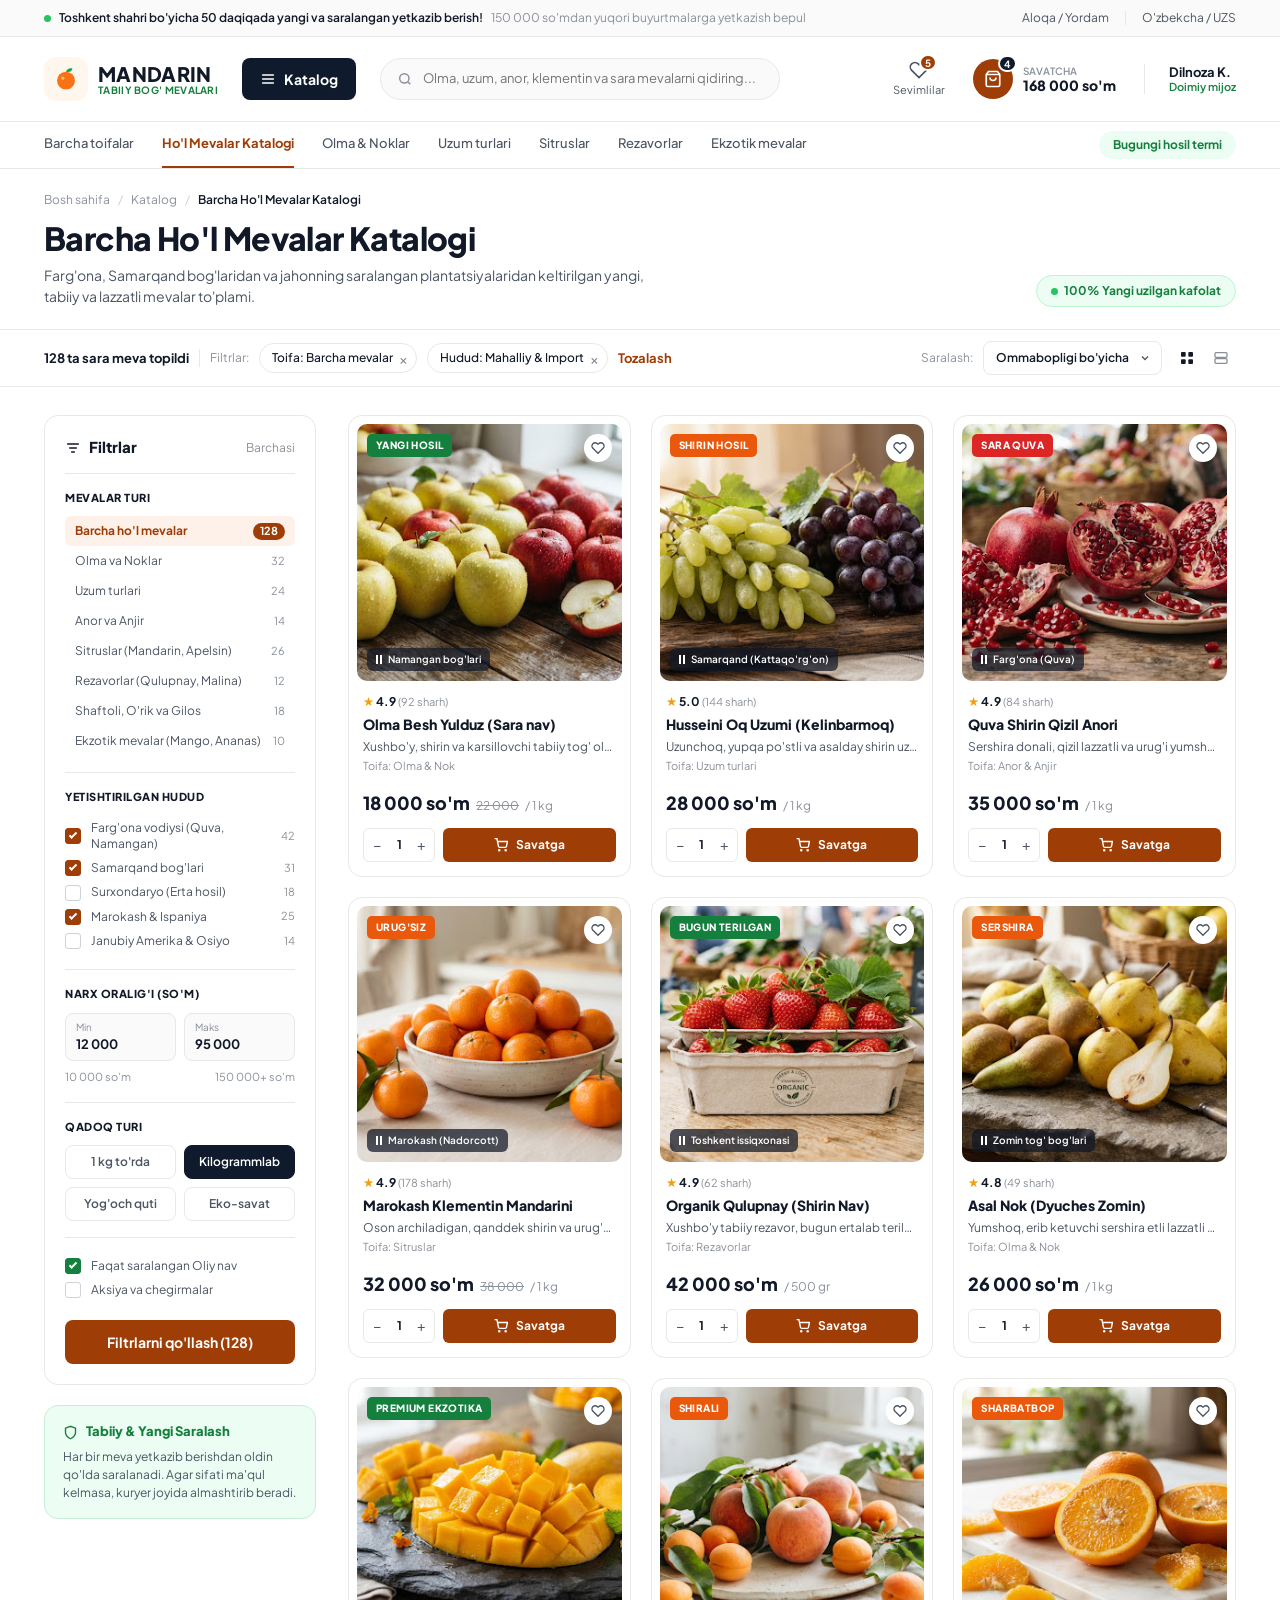
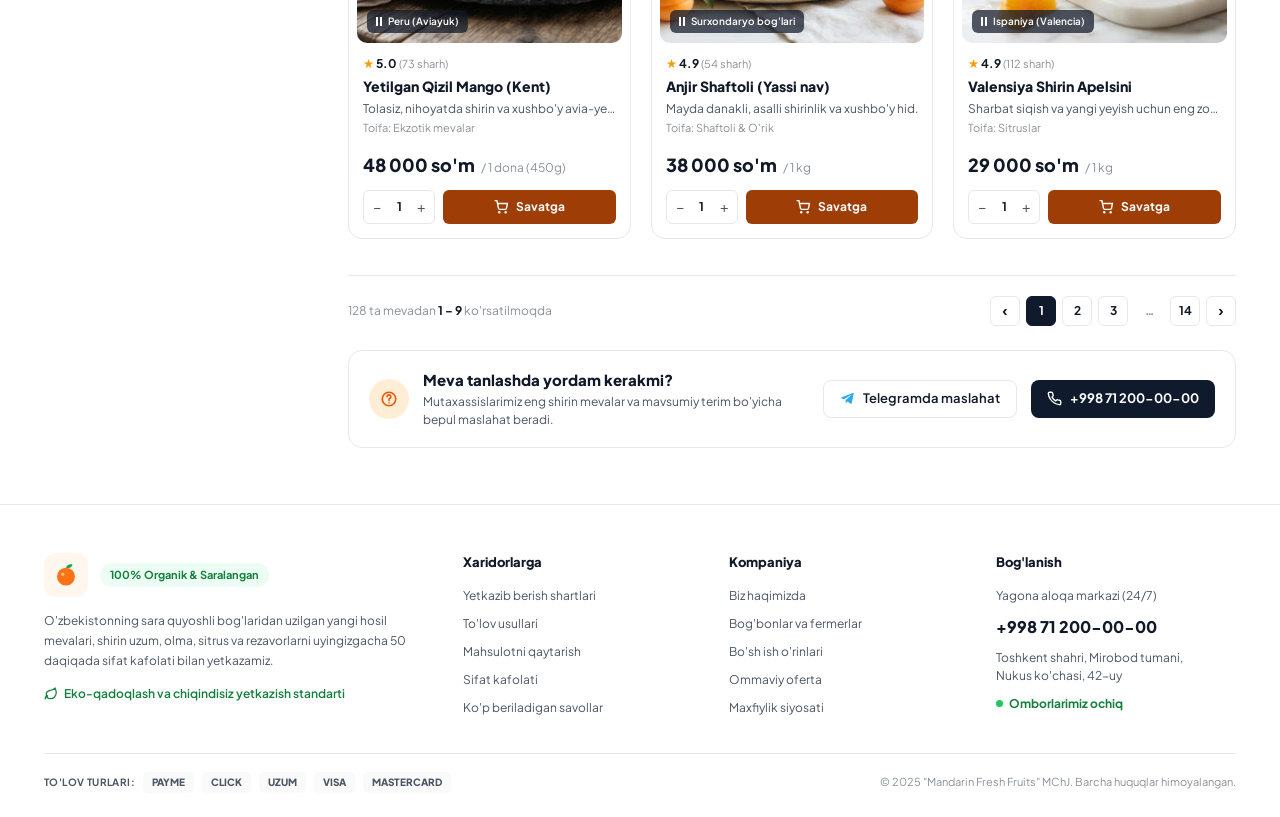
==== projekt/projekt/index.html @ c6c68a56 "dars" ====
<!DOCTYPE html>
<html lang="uz">

<head>
  <meta charset="UTF-8">
  <meta name="viewport" content="width=device-width, initial-scale=1.0">
  <title>Barcha Ho'l Mevalar Katalogi — Mandarin</title>
  <link rel="preconnect" href="https://fonts.googleapis.com">
  <link rel="preconnect" href="https://fonts.gstatic.com" crossorigin>
  <link href="https://fonts.googleapis.com/css2?family=Plus+Jakarta+Sans:wght@400;500;600;700;800&display=swap"
    rel="stylesheet">
  <link rel="stylesheet" href="style.css">
</head>

<body>

  <!-- ===== TOP BAR ===== -->
  <div class="topbar">
    <div class="container topbar__inner">
      <p class="topbar__text">
        <span class="dot"></span>
        <b>Toshkent shahri bo'yicha 50 daqiqada yangi va saralangan yetkazib berish!</b>
        <span>150 000 so'mdan yuqori buyurtmalarga yetkazish bepul</span>
      </p>
      <div class="topbar__links">
        <a href="#">Aloqa / Yordam</a>
        <span class="topbar__sep"></span>
        <a href="#">O'zbekcha / UZS</a>
      </div>
    </div>
  </div>

  <!-- ===== HEADER ===== -->
  <header class="header">
    <div class="container header__inner">
      <a href="./product.html" class="logo">
        <span class="logo__icon">
          <svg width="26" height="26" viewBox="0 0 32 32">
            <circle cx="16" cy="18" r="11" fill="#f97316" />
            <path d="M16 7c1-3 4-5 8-4-1 4-4 5-8 4z" fill="#16a34a" />
            <circle cx="12" cy="15" r="2" fill="#fdba74" />
          </svg>
        </span>
        <span class="logo__text">
          <b>MANDARIN</b>
          <small>Tabiiy bog' mevalari</small>
        </span>
      </a>

      <button class="btn btn--dark btn--catalog">
        <svg width="16" height="16" viewBox="0 0 24 24" fill="none" stroke="currentColor" stroke-width="2.4"
          stroke-linecap="round">
          <path d="M4 6h16M4 12h16M4 18h16" />
        </svg>
        Katalog
      </button>

      <form class="search">
        <svg width="16" height="16" viewBox="0 0 24 24" fill="none" stroke="currentColor" stroke-width="2.2">
          <circle cx="11" cy="11" r="7" />
          <path d="m20 20-3.5-3.5" />
        </svg>
        <input type="text" placeholder="Olma, uzum, anor, klementin va sara mevalarni qidiring...">
      </form>

      <div class="header__actions">
        <a href="#" class="fav">
          <span class="fav__icon">
            <svg width="20" height="20" viewBox="0 0 24 24" fill="none" stroke="currentColor" stroke-width="2">
              <path
                d="M20.8 4.6a5.5 5.5 0 0 0-7.8 0L12 5.7l-1-1.1a5.5 5.5 0 0 0-7.8 7.8l1 1L12 21l7.8-7.6 1-1a5.5 5.5 0 0 0 0-7.8z" />
            </svg>
            <b>5</b>
          </span>
          <small>Sevimlilar</small>
        </a>

        <a href="#" class="cart">
          <span class="cart__icon">
            <svg width="18" height="18" viewBox="0 0 24 24" fill="none" stroke="currentColor" stroke-width="2.2">
              <path d="M6 2 3 6v14a2 2 0 0 0 2 2h14a2 2 0 0 0 2-2V6l-3-4z" />
              <path d="M3 6h18M16 10a4 4 0 0 1-8 0" />
            </svg>
            <b>4</b>
          </span>
          <span class="cart__info">
            <small>Savatcha</small>
            <strong>168 000 so'm</strong>
          </span>
        </a>

        <a href="#" class="user">
          <strong>Dilnoza K.</strong>
          <small>Doimiy mijoz</small>
        </a>
      </div>
    </div>
  </header>

  <!-- ===== NAV ===== -->
  <nav class="nav">
    <div class="container nav__inner">
      <ul class="nav__list">
        <li><a href="#">Barcha toifalar</a></li>
        <li><a href="#" class="active">Ho'l Mevalar Katalogi</a></li>
        <li><a href="#">Olma &amp; Noklar</a></li>
        <li><a href="#">Uzum turlari</a></li>
        <li><a href="#">Sitruslar</a></li>
        <li><a href="#">Rezavorlar</a></li>
        <li><a href="#">Ekzotik mevalar</a></li>
      </ul>
      <a href="#" class="nav__promo">Bugungi hosil termi</a>
    </div>
  </nav>

  <main>
    <!-- ===== PAGE HEAD ===== -->
    <section class="page-head">
      <div class="container">
        <ul class="breadcrumb">
          <li><a href="#">Bosh sahifa</a></li>
          <li><a href="#">Katalog</a></li>
          <li>Barcha Ho'l Mevalar Katalogi</li>
        </ul>
        <div class="page-head__row">
          <div>
            <h1>Barcha Ho'l Mevalar Katalogi</h1>
            <p>Farg'ona, Samarqand bog'laridan va jahonning saralangan plantatsiyalaridan keltirilgan yangi, tabiiy va
              lazzatli mevalar to'plami.</p>
          </div>
          <span class="badge-fresh"><i class="dot"></i> 100% Yangi uzilgan kafolat</span>
        </div>
      </div>
    </section>

    <!-- ===== TOOLBAR ===== -->
    <section class="toolbar">
      <div class="container toolbar__inner">
        <div class="toolbar__left">
          <strong>128 ta sara meva topildi</strong>
          <span class="toolbar__sep"></span>
          <span class="muted">Filtrlar:</span>
          <span class="chip">Toifa: Barcha mevalar <button aria-label="O'chirish">&times;</button></span>
          <span class="chip">Hudud: Mahalliy &amp; Import <button aria-label="O'chirish">&times;</button></span>
          <a href="#" class="link-reset">Tozalash</a>
        </div>
        <div class="toolbar__right">
          <label class="muted" for="sort">Saralash:</label>
          <select id="sort" class="select">
            <option>Ommabopligi bo'yicha</option>
            <option>Arzonroq avval</option>
            <option>Qimmatroq avval</option>
            <option>Reyting bo'yicha</option>
          </select>
          <div class="view-toggle">
            <button class="active" aria-label="Grid">
              <svg width="16" height="16" viewBox="0 0 24 24" fill="currentColor">
                <rect x="3" y="3" width="7" height="7" rx="1.5" />
                <rect x="14" y="3" width="7" height="7" rx="1.5" />
                <rect x="3" y="14" width="7" height="7" rx="1.5" />
                <rect x="14" y="14" width="7" height="7" rx="1.5" />
              </svg>
            </button>
            <button aria-label="List">
              <svg width="16" height="16" viewBox="0 0 24 24" fill="none" stroke="currentColor" stroke-width="2">
                <rect x="3" y="4" width="18" height="7" rx="1.5" />
                <rect x="3" y="13" width="18" height="7" rx="1.5" />
              </svg>
            </button>
          </div>
        </div>
      </div>
    </section>

    <!-- ===== CATALOG ===== -->
    <section class="catalog">
      <div class="container catalog__inner">

        <!-- Sidebar -->
        <aside class="sidebar">
          <div class="filter-box">
            <div class="filter-box__head">
              <h3>
                <svg width="16" height="16" viewBox="0 0 24 24" fill="none" stroke="currentColor" stroke-width="2.2"
                  stroke-linecap="round">
                  <path d="M4 6h16M7 12h10M10 18h4" />
                </svg>
                Filtrlar
              </h3>
              <a href="#" class="muted small">Barchasi</a>
            </div>

            <div class="filter-group">
              <h4>Mevalar turi</h4>
              <ul class="cat-list">
                <li class="active"><a href="#">Barcha ho'l mevalar <span>128</span></a></li>
                <li><a href="#">Olma va Noklar <span>32</span></a></li>
                <li><a href="#">Uzum turlari <span>24</span></a></li>
                <li><a href="#">Anor va Anjir <span>14</span></a></li>
                <li><a href="#">Sitruslar (Mandarin, Apelsin) <span>26</span></a></li>
                <li><a href="#">Rezavorlar (Qulupnay, Malina) <span>12</span></a></li>
                <li><a href="#">Shaftoli, O'rik va Gilos <span>18</span></a></li>
                <li><a href="#">Ekzotik mevalar (Mango, Ananas) <span>10</span></a></li>
              </ul>
            </div>

            <div class="filter-group">
              <h4>Yetishtirilgan hudud</h4>
              <label class="check"><input type="checkbox" checked><span></span>Farg'ona vodiysi (Quva, Namangan)
                <em>42</em></label>
              <label class="check"><input type="checkbox" checked><span></span>Samarqand bog'lari <em>31</em></label>
              <label class="check"><input type="checkbox"><span></span>Surxondaryo (Erta hosil) <em>18</em></label>
              <label class="check"><input type="checkbox" checked><span></span>Marokash &amp; Ispaniya
                <em>25</em></label>
              <label class="check"><input type="checkbox"><span></span>Janubiy Amerika &amp; Osiyo <em>14</em></label>
            </div>

            <div class="filter-group">
              <h4>Narx oralig'i (so'm)</h4>
              <div class="price-range">
                <label>
                  <small>Min</small>
                  <input type="text" value="12 000">
                </label>
                <label>
                  <small>Maks</small>
                  <input type="text" value="95 000">
                </label>
              </div>
              <div class="price-hint">
                <span>10 000 so'm</span>
                <span>150 000+ so'm</span>
              </div>
            </div>

            <div class="filter-group">
              <h4>Qadoq turi</h4>
              <div class="pack-grid">
                <button class="pack">1 kg to'rda</button>
                <button class="pack active">Kilogrammlab</button>
                <button class="pack">Yog'och quti</button>
                <button class="pack">Eko-savat</button>
              </div>
            </div>

            <div class="filter-group filter-group--last">
              <label class="check check--green"><input type="checkbox" checked><span></span>Faqat saralangan Oliy
                nav</label>
              <label class="check"><input type="checkbox"><span></span>Aksiya va chegirmalar</label>
            </div>

            <button class="btn btn--primary btn--block">Filtrlarni qo'llash (128)</button>
          </div>

          <div class="info-box">
            <h4>
              <svg width="15" height="15" viewBox="0 0 24 24" fill="none" stroke="currentColor" stroke-width="2.2">
                <path d="M12 22s8-4 8-10V5l-8-3-8 3v7c0 6 8 10 8 10z" />
              </svg>
              Tabiiy &amp; Yangi Saralash
            </h4>
            <p>Har bir meva yetkazib berishdan oldin qo'lda saralanadi. Agar sifati ma'qul kelmasa, kuryer joyida
              almashtirib beradi.</p>
          </div>
        </aside>

        <!-- Products -->
        <div class="products">
          <div class="grid">

            <article class="card">
              <div class="card__media">
                <span class="tag tag--green">Yangi hosil</span>
                <button class="card__fav" aria-label="Sevimlilarga"><svg width="14" height="14" viewBox="0 0 24 24"
                    fill="none" stroke="currentColor" stroke-width="2.2">
                    <path
                      d="M20.8 4.6a5.5 5.5 0 0 0-7.8 0L12 5.7l-1-1.1a5.5 5.5 0 0 0-7.8 7.8l1 1L12 21l7.8-7.6 1-1a5.5 5.5 0 0 0 0-7.8z" />
                  </svg></button>
                <img src="images/olma.jpg" alt="Olma Besh Yulduz" loading="lazy">
                <span class="origin">Namangan bog'lari</span>
              </div>
              <div class="card__body">
                <div class="rating"><span class="star">★</span> 4.9 <small>(92 sharh)</small></div>
                <h3 class="card__title">Olma Besh Yulduz (Sara nav)</h3>
                <p class="card__desc">Xushbo'y, shirin va karsillovchi tabiiy tog' olmasi.</p>
                <p class="card__meta">Toifa: Olma &amp; Nok</p>
                <div class="price"><strong>18 000 so'm</strong><s>22 000</s><small>/ 1 kg</small></div>
                <div class="card__actions">
                  <div class="qty"><button>−</button><span>1</span><button>+</button></div>
                  <button class="btn btn--primary btn--cart"><svg width="14" height="14" viewBox="0 0 24 24" fill="none"
                      stroke="currentColor" stroke-width="2.4">
                      <circle cx="9" cy="21" r="1" />
                      <circle cx="20" cy="21" r="1" />
                      <path d="M1 1h4l2.7 13.4a2 2 0 0 0 2 1.6h9.7a2 2 0 0 0 2-1.6L23 6H6" />
                    </svg> Savatga</button>
                </div>
              </div>
            </article>

            <article class="card">
              <div class="card__media">
                <span class="tag tag--orange">Shirin hosil</span>
                <button class="card__fav" aria-label="Sevimlilarga"><svg width="14" height="14" viewBox="0 0 24 24"
                    fill="none" stroke="currentColor" stroke-width="2.2">
                    <path
                      d="M20.8 4.6a5.5 5.5 0 0 0-7.8 0L12 5.7l-1-1.1a5.5 5.5 0 0 0-7.8 7.8l1 1L12 21l7.8-7.6 1-1a5.5 5.5 0 0 0 0-7.8z" />
                  </svg></button>
                <img src="images/uzum-husseini.jpg" alt="Husseini Oq Uzumi" loading="lazy">
                <span class="origin">Samarqand (Kattaqo'rg'on)</span>
              </div>
              <div class="card__body">
                <div class="rating"><span class="star">★</span> 5.0 <small>(144 sharh)</small></div>
                <h3 class="card__title">Husseini Oq Uzumi (Kelinbarmoq)</h3>
                <p class="card__desc">Uzunchoq, yupqa po'stli va asalday shirin uzum.</p>
                <p class="card__meta">Toifa: Uzum turlari</p>
                <div class="price"><strong>28 000 so'm</strong><small>/ 1 kg</small></div>
                <div class="card__actions">
                  <div class="qty"><button>−</button><span>1</span><button>+</button></div>
                  <button class="btn btn--primary btn--cart"><svg width="14" height="14" viewBox="0 0 24 24" fill="none"
                      stroke="currentColor" stroke-width="2.4">
                      <circle cx="9" cy="21" r="1" />
                      <circle cx="20" cy="21" r="1" />
                      <path d="M1 1h4l2.7 13.4a2 2 0 0 0 2 1.6h9.7a2 2 0 0 0 2-1.6L23 6H6" />
                    </svg> Savatga</button>
                </div>
              </div>
            </article>

            <article class="card">
              <div class="card__media">
                <span class="tag tag--red">Sara Quva</span>
                <button class="card__fav" aria-label="Sevimlilarga"><svg width="14" height="14" viewBox="0 0 24 24"
                    fill="none" stroke="currentColor" stroke-width="2.2">
                    <path
                      d="M20.8 4.6a5.5 5.5 0 0 0-7.8 0L12 5.7l-1-1.1a5.5 5.5 0 0 0-7.8 7.8l1 1L12 21l7.8-7.6 1-1a5.5 5.5 0 0 0 0-7.8z" />
                  </svg></button>
                <img src="images/anor-quva.jpg" alt="Quva Shirin Qizil Anori" loading="lazy">
                <span class="origin">Farg'ona (Quva)</span>
              </div>
              <div class="card__body">
                <div class="rating"><span class="star">★</span> 4.9 <small>(84 sharh)</small></div>
                <h3 class="card__title"><a href="product.html">Quva Shirin Qizil Anori</a></h3>
                <p class="card__desc">Sershira donali, qizil lazzatli va urug'i yumshoq.</p>
                <p class="card__meta">Toifa: Anor &amp; Anjir</p>
                <div class="price"><strong>35 000 so'm</strong><small>/ 1 kg</small></div>
                <div class="card__actions">
                  <div class="qty"><button>−</button><span>1</span><button>+</button></div>
                  <button class="btn btn--primary btn--cart"><svg width="14" height="14" viewBox="0 0 24 24" fill="none"
                      stroke="currentColor" stroke-width="2.4">
                      <circle cx="9" cy="21" r="1" />
                      <circle cx="20" cy="21" r="1" />
                      <path d="M1 1h4l2.7 13.4a2 2 0 0 0 2 1.6h9.7a2 2 0 0 0 2-1.6L23 6H6" />
                    </svg> Savatga</button>
                </div>
              </div>
            </article>

            <article class="card">
              <div class="card__media">
                <span class="tag tag--orange">Urug'siz</span>
                <button class="card__fav" aria-label="Sevimlilarga"><svg width="14" height="14" viewBox="0 0 24 24"
                    fill="none" stroke="currentColor" stroke-width="2.2">
                    <path
                      d="M20.8 4.6a5.5 5.5 0 0 0-7.8 0L12 5.7l-1-1.1a5.5 5.5 0 0 0-7.8 7.8l1 1L12 21l7.8-7.6 1-1a5.5 5.5 0 0 0 0-7.8z" />
                  </svg></button>
                <img src="images/mandarin.jpg" alt="Marokash Klementin Mandarini" loading="lazy">
                <span class="origin">Marokash (Nadorcott)</span>
              </div>
              <div class="card__body">
                <div class="rating"><span class="star">★</span> 4.9 <small>(178 sharh)</small></div>
                <h3 class="card__title">Marokash Klementin Mandarini</h3>
                <p class="card__desc">Oson archiladigan, qanddek shirin va urug'siz.</p>
                <p class="card__meta">Toifa: Sitruslar</p>
                <div class="price"><strong>32 000 so'm</strong><s>38 000</s><small>/ 1 kg</small></div>
                <div class="card__actions">
                  <div class="qty"><button>−</button><span>1</span><button>+</button></div>
                  <button class="btn btn--primary btn--cart"><svg width="14" height="14" viewBox="0 0 24 24" fill="none"
                      stroke="currentColor" stroke-width="2.4">
                      <circle cx="9" cy="21" r="1" />
                      <circle cx="20" cy="21" r="1" />
                      <path d="M1 1h4l2.7 13.4a2 2 0 0 0 2 1.6h9.7a2 2 0 0 0 2-1.6L23 6H6" />
                    </svg> Savatga</button>
                </div>
              </div>
            </article>

            <article class="card">
              <div class="card__media">
                <span class="tag tag--green">Bugun terilgan</span>
                <button class="card__fav" aria-label="Sevimlilarga"><svg width="14" height="14" viewBox="0 0 24 24"
                    fill="none" stroke="currentColor" stroke-width="2.2">
                    <path
                      d="M20.8 4.6a5.5 5.5 0 0 0-7.8 0L12 5.7l-1-1.1a5.5 5.5 0 0 0-7.8 7.8l1 1L12 21l7.8-7.6 1-1a5.5 5.5 0 0 0 0-7.8z" />
                  </svg></button>
                <img src="images/qulupnay.jpg" alt="Organik Qulupnay" loading="lazy">
                <span class="origin">Toshkent issiqxonasi</span>
              </div>
              <div class="card__body">
                <div class="rating"><span class="star">★</span> 4.9 <small>(62 sharh)</small></div>
                <h3 class="card__title">Organik Qulupnay (Shirin Nav)</h3>
                <p class="card__desc">Xushbo'y tabiiy rezavor, bugun ertalab terilgan.</p>
                <p class="card__meta">Toifa: Rezavorlar</p>
                <div class="price"><strong>42 000 so'm</strong><small>/ 500 gr</small></div>
                <div class="card__actions">
                  <div class="qty"><button>−</button><span>1</span><button>+</button></div>
                  <button class="btn btn--primary btn--cart"><svg width="14" height="14" viewBox="0 0 24 24" fill="none"
                      stroke="currentColor" stroke-width="2.4">
                      <circle cx="9" cy="21" r="1" />
                      <circle cx="20" cy="21" r="1" />
                      <path d="M1 1h4l2.7 13.4a2 2 0 0 0 2 1.6h9.7a2 2 0 0 0 2-1.6L23 6H6" />
                    </svg> Savatga</button>
                </div>
              </div>
            </article>

            <article class="card">
              <div class="card__media">
                <span class="tag tag--orange">Sershira</span>
                <button class="card__fav" aria-label="Sevimlilarga"><svg width="14" height="14" viewBox="0 0 24 24"
                    fill="none" stroke="currentColor" stroke-width="2.2">
                    <path
                      d="M20.8 4.6a5.5 5.5 0 0 0-7.8 0L12 5.7l-1-1.1a5.5 5.5 0 0 0-7.8 7.8l1 1L12 21l7.8-7.6 1-1a5.5 5.5 0 0 0 0-7.8z" />
                  </svg></button>
                <img src="images/nok.jpg" alt="Asal Nok" loading="lazy">
                <span class="origin">Zomin tog' bog'lari</span>
              </div>
              <div class="card__body">
                <div class="rating"><span class="star">★</span> 4.8 <small>(49 sharh)</small></div>
                <h3 class="card__title">Asal Nok (Dyuches Zomin)</h3>
                <p class="card__desc">Yumshoq, erib ketuvchi sershira etli lazzatli nok.</p>
                <p class="card__meta">Toifa: Olma &amp; Nok</p>
                <div class="price"><strong>26 000 so'm</strong><small>/ 1 kg</small></div>
                <div class="card__actions">
                  <div class="qty"><button>−</button><span>1</span><button>+</button></div>
                  <button class="btn btn--primary btn--cart"><svg width="14" height="14" viewBox="0 0 24 24" fill="none"
                      stroke="currentColor" stroke-width="2.4">
                      <circle cx="9" cy="21" r="1" />
                      <circle cx="20" cy="21" r="1" />
                      <path d="M1 1h4l2.7 13.4a2 2 0 0 0 2 1.6h9.7a2 2 0 0 0 2-1.6L23 6H6" />
                    </svg> Savatga</button>
                </div>
              </div>
            </article>

            <article class="card">
              <div class="card__media">
                <span class="tag tag--green">Premium ekzotika</span>
                <button class="card__fav" aria-label="Sevimlilarga"><svg width="14" height="14" viewBox="0 0 24 24"
                    fill="none" stroke="currentColor" stroke-width="2.2">
                    <path
                      d="M20.8 4.6a5.5 5.5 0 0 0-7.8 0L12 5.7l-1-1.1a5.5 5.5 0 0 0-7.8 7.8l1 1L12 21l7.8-7.6 1-1a5.5 5.5 0 0 0 0-7.8z" />
                  </svg></button>
                <img src="images/mango.jpg" alt="Yetilgan Qizil Mango" loading="lazy">
                <span class="origin">Peru (Aviayuk)</span>
              </div>
              <div class="card__body">
                <div class="rating"><span class="star">★</span> 5.0 <small>(73 sharh)</small></div>
                <h3 class="card__title">Yetilgan Qizil Mango (Kent)</h3>
                <p class="card__desc">Tolasiz, nihoyatda shirin va xushbo'y avia-yetkazma.</p>
                <p class="card__meta">Toifa: Ekzotik mevalar</p>
                <div class="price"><strong>48 000 so'm</strong><small>/ 1 dona (450g)</small></div>
                <div class="card__actions">
                  <div class="qty"><button>−</button><span>1</span><button>+</button></div>
                  <button class="btn btn--primary btn--cart"><svg width="14" height="14" viewBox="0 0 24 24" fill="none"
                      stroke="currentColor" stroke-width="2.4">
                      <circle cx="9" cy="21" r="1" />
                      <circle cx="20" cy="21" r="1" />
                      <path d="M1 1h4l2.7 13.4a2 2 0 0 0 2 1.6h9.7a2 2 0 0 0 2-1.6L23 6H6" />
                    </svg> Savatga</button>
                </div>
              </div>
            </article>

            <article class="card">
              <div class="card__media">
                <span class="tag tag--orange">Shirali</span>
                <button class="card__fav" aria-label="Sevimlilarga"><svg width="14" height="14" viewBox="0 0 24 24"
                    fill="none" stroke="currentColor" stroke-width="2.2">
                    <path
                      d="M20.8 4.6a5.5 5.5 0 0 0-7.8 0L12 5.7l-1-1.1a5.5 5.5 0 0 0-7.8 7.8l1 1L12 21l7.8-7.6 1-1a5.5 5.5 0 0 0 0-7.8z" />
                  </svg></button>
                <img src="images/shaftoli.jpg" alt="Anjir Shaftoli" loading="lazy">
                <span class="origin">Surxondaryo bog'lari</span>
              </div>
              <div class="card__body">
                <div class="rating"><span class="star">★</span> 4.9 <small>(54 sharh)</small></div>
                <h3 class="card__title">Anjir Shaftoli (Yassi nav)</h3>
                <p class="card__desc">Mayda danakli, asalli shirinlik va xushbo'y hid.</p>
                <p class="card__meta">Toifa: Shaftoli &amp; O'rik</p>
                <div class="price"><strong>38 000 so'm</strong><small>/ 1 kg</small></div>
                <div class="card__actions">
                  <div class="qty"><button>−</button><span>1</span><button>+</button></div>
                  <button class="btn btn--primary btn--cart"><svg width="14" height="14" viewBox="0 0 24 24" fill="none"
                      stroke="currentColor" stroke-width="2.4">
                      <circle cx="9" cy="21" r="1" />
                      <circle cx="20" cy="21" r="1" />
                      <path d="M1 1h4l2.7 13.4a2 2 0 0 0 2 1.6h9.7a2 2 0 0 0 2-1.6L23 6H6" />
                    </svg> Savatga</button>
                </div>
              </div>
            </article>

            <article class="card">
              <div class="card__media">
                <span class="tag tag--orange">Sharbatbop</span>
                <button class="card__fav" aria-label="Sevimlilarga"><svg width="14" height="14" viewBox="0 0 24 24"
                    fill="none" stroke="currentColor" stroke-width="2.2">
                    <path
                      d="M20.8 4.6a5.5 5.5 0 0 0-7.8 0L12 5.7l-1-1.1a5.5 5.5 0 0 0-7.8 7.8l1 1L12 21l7.8-7.6 1-1a5.5 5.5 0 0 0 0-7.8z" />
                  </svg></button>
                <img src="images/apelsin.jpg" alt="Valensiya Shirin Apelsini" loading="lazy">
                <span class="origin">Ispaniya (Valencia)</span>
              </div>
              <div class="card__body">
                <div class="rating"><span class="star">★</span> 4.9 <small>(112 sharh)</small></div>
                <h3 class="card__title">Valensiya Shirin Apelsini</h3>
                <p class="card__desc">Sharbat siqish va yangi yeyish uchun eng zo'r tanlov.</p>
                <p class="card__meta">Toifa: Sitruslar</p>
                <div class="price"><strong>29 000 so'm</strong><small>/ 1 kg</small></div>
                <div class="card__actions">
                  <div class="qty"><button>−</button><span>1</span><button>+</button></div>
                  <button class="btn btn--primary btn--cart"><svg width="14" height="14" viewBox="0 0 24 24" fill="none"
                      stroke="currentColor" stroke-width="2.4">
                      <circle cx="9" cy="21" r="1" />
                      <circle cx="20" cy="21" r="1" />
                      <path d="M1 1h4l2.7 13.4a2 2 0 0 0 2 1.6h9.7a2 2 0 0 0 2-1.6L23 6H6" />
                    </svg> Savatga</button>
                </div>
              </div>
            </article>

          </div>

          <!-- Pagination -->
          <div class="pagination">
            <p class="muted">128 ta mevadan <b>1 – 9</b> ko'rsatilmoqda</p>
            <div class="pages">
              <a href="#" class="page page--arrow">‹</a>
              <a href="#" class="page active">1</a>
              <a href="#" class="page">2</a>
              <a href="#" class="page">3</a>
              <span class="page page--dots">…</span>
              <a href="#" class="page">14</a>
              <a href="#" class="page page--arrow">›</a>
            </div>
          </div>

          <!-- Help banner -->
          <div class="help">
            <div class="help__icon">
              <svg width="18" height="18" viewBox="0 0 24 24" fill="none" stroke="currentColor" stroke-width="2.2"
                stroke-linecap="round">
                <circle cx="12" cy="12" r="9" />
                <path d="M9.5 9a2.5 2.5 0 1 1 3.5 2.3c-.6.3-1 .9-1 1.6V14M12 17h.01" />
              </svg>
            </div>
            <div class="help__text">
              <h4>Meva tanlashda yordam kerakmi?</h4>
              <p>Mutaxassislarimiz eng shirin mevalar va mavsumiy terim bo'yicha bepul maslahat beradi.</p>
            </div>
            <a href="#" class="btn btn--outline">
              <svg width="15" height="15" viewBox="0 0 24 24" fill="#2aabee">
                <path
                  d="M21.9 4.3 18.7 19.4c-.2 1-.9 1.3-1.7.8l-4.8-3.5-2.3 2.2c-.3.3-.5.5-1 .5l.3-4.9 8.9-8c.4-.3-.1-.5-.6-.2L6.5 13.2l-4.7-1.5c-1-.3-1-1 .2-1.5L20.5 3c.9-.3 1.6.2 1.4 1.3z" />
              </svg>
              Telegramda maslahat
            </a>
            <a href="tel:+998712000000" class="btn btn--dark">
              <svg width="15" height="15" viewBox="0 0 24 24" fill="none" stroke="currentColor" stroke-width="2.2">
                <path
                  d="M22 16.9v3a2 2 0 0 1-2.2 2 19.8 19.8 0 0 1-8.6-3.1 19.5 19.5 0 0 1-6-6A19.8 19.8 0 0 1 2.1 4.2 2 2 0 0 1 4.1 2h3a2 2 0 0 1 2 1.7c.1.9.4 1.8.7 2.7a2 2 0 0 1-.5 2.1L8 9.8a16 16 0 0 0 6 6l1.3-1.3a2 2 0 0 1 2.1-.4c.9.3 1.8.6 2.7.7a2 2 0 0 1 1.7 2z" />
              </svg>
              +998 71 200-00-00
            </a>
          </div>
        </div>
      </div>
    </section>
  </main>

  <!-- ===== FOOTER ===== -->
  <footer class="footer">
    <div class="container">
      <div class="footer__grid">
        <div class="footer__about">
          <div class="footer__brand">
            <span class="logo__icon">
              <svg width="26" height="26" viewBox="0 0 32 32">
                <circle cx="16" cy="18" r="11" fill="#f97316" />
                <path d="M16 7c1-3 4-5 8-4-1 4-4 5-8 4z" fill="#16a34a" />
                <circle cx="12" cy="15" r="2" fill="#fdba74" />
              </svg>
            </span>
            <span class="badge-green">100% Organik &amp; Saralangan</span>
          </div>
          <p>O'zbekistonning sara quyoshli bog'laridan uzilgan yangi hosil mevalari, shirin uzum, olma, sitrus va
            rezavorlarni uyingizgacha 50 daqiqada sifat kafolati bilan yetkazamiz.</p>
          <a href="#" class="footer__green">
            <svg width="14" height="14" viewBox="0 0 24 24" fill="none" stroke="currentColor" stroke-width="2.2">
              <path d="M11 20A7 7 0 0 1 9.8 6.1C15.5 5 17 4.5 19 2c1 2 2 4.2 2 8 0 5.5-4.8 10-10 10z" />
              <path d="M2 21c0-3 1.9-5.4 5.1-6" />
            </svg>
            Eko-qadoqlash va chiqindisiz yetkazish standarti
          </a>
        </div>
        <div class="footer__col">
          <h5>Xaridorlarga</h5>
          <a href="#">Yetkazib berish shartlari</a>
          <a href="#">To'lov usullari</a>
          <a href="#">Mahsulotni qaytarish</a>
          <a href="#">Sifat kafolati</a>
          <a href="#">Ko'p beriladigan savollar</a>
        </div>
        <div class="footer__col">
          <h5>Kompaniya</h5>
          <a href="#">Biz haqimizda</a>
          <a href="#">Bog'bonlar va fermerlar</a>
          <a href="#">Bo'sh ish o'rinlari</a>
          <a href="#">Ommaviy oferta</a>
          <a href="#">Maxfiylik siyosati</a>
        </div>
        <div class="footer__col">
          <h5>Bog'lanish</h5>
          <p>Yagona aloqa markazi (24/7)</p>
          <a href="tel:+998712000000" class="footer__phone">+998 71 200-00-00</a>
          <p>Toshkent shahri, Mirobod tumani,<br>Nukus ko'chasi, 42-uy</p>
          <p class="footer__open"><i class="dot"></i> Omborlarimiz ochiq</p>
        </div>
      </div>
      <div class="footer__bottom">
        <div class="payments">
          <span>To'lov turlari:</span>
          <b>PAYME</b><b>CLICK</b><b>UZUM</b><b>VISA</b><b>MASTERCARD</b>
        </div>
        <p>© 2025 "Mandarin Fresh Fruits" MChJ. Barcha huquqlar himoyalangan.</p>
      </div>
    </div>
  </footer>

</body>

</html>
---- projekt/projekt/style.css ----
/* ===== RESET & VARIABLES ===== */
*,
*::before,
*::after {
  margin: 0;
  padding: 0;
  box-sizing: border-box;
}

:root {
  --primary: #9e3d06;
  --primary-dark: #833204;
  --primary-light: #fdf1ea;
  --dark: #0f1b2d;
  --green: #15803d;
  --green-light: #ecfdf3;
  --text: #111827;
  --text-2: #4b5563;
  --muted: #8a909a;
  --border: #e8e8e6;
  --bg-soft: #fafafa;
  --radius: 14px;
  --radius-sm: 8px;
}

body {
  font-family: "Plus Jakarta Sans", system-ui, -apple-system, "Segoe UI", sans-serif;
  font-size: 14px;
  line-height: 1.5;
  color: var(--text);
  background: #fff;
  -webkit-font-smoothing: antialiased;
}

a {
  color: inherit;
  text-decoration: none;
}

ul {
  list-style: none;
}

img {
  display: block;
  max-width: 100%;
}

button,
input,
select {
  font: inherit;
  color: inherit;
}

button {
  cursor: pointer;
  background: none;
  border: none;
}

/* ===== CONTAINER 1280 ===== */
.container {
  width: 100%;
  max-width: 1280px;
  margin: 0 auto;
  padding: 0 44px;
}

.muted {
  color: var(--muted);
}

.small {
  font-size: 12px;
}

.dot {
  display: inline-block;
  width: 7px;
  height: 7px;
  border-radius: 50%;
  background: #22c55e;
  flex-shrink: 0;
}

/* ===== BUTTONS ===== */
.btn {
  display: inline-flex;
  align-items: center;
  justify-content: center;
  gap: 8px;
  height: 44px;
  padding: 0 20px;
  border-radius: var(--radius-sm);
  font-weight: 700;
  font-size: 14px;
  white-space: nowrap;
  transition: background .2s, color .2s, border-color .2s;
}

.btn--primary {
  background: var(--primary);
  color: #fff;
}

.btn--primary:hover {
  background: var(--primary-dark);
}

.btn--dark {
  background: var(--dark);
  color: #fff;
}

.btn--dark:hover {
  background: #000;
}

.btn--outline {
  border: 1px solid var(--border);
  background: #fff;
  font-weight: 600;
}

.btn--outline:hover {
  border-color: #2aabee;
}

.btn--block {
  width: 100%;
}

.link-reset {
  color: var(--primary);
  font-weight: 700;
  font-size: 13px;
}

.link-reset:hover {
  text-decoration: underline;
}

/* ===== TOP BAR ===== */
.topbar {
  background: var(--bg-soft);
  border-bottom: 1px solid var(--border);
  font-size: 12px;
  color: var(--muted);
}

.topbar__inner {
  display: flex;
  align-items: center;
  justify-content: space-between;
  height: 36px;
}

.topbar__text {
  display: flex;
  align-items: center;
  gap: 8px;
}

.topbar__text b {
  color: var(--text);
  font-weight: 600;
}

.topbar__links {
  display: flex;
  align-items: center;
  gap: 16px;
  color: var(--text-2);
}

.topbar__links a:hover {
  color: var(--primary);
}

.topbar__sep {
  width: 1px;
  height: 14px;
  background: var(--border);
}

/* ===== HEADER ===== */
.header {
  background: #fff;
}

.header__inner {
  display: flex;
  align-items: center;
  gap: 24px;
  height: 84px;
}

.logo {
  display: flex;
  align-items: center;
  gap: 10px;
}

.logo__icon {
  width: 44px;
  height: 44px;
  border-radius: 12px;
  background: #fff7ed;
  display: grid;
  place-items: center;
  flex-shrink: 0;
}

.logo__text {
  display: flex;
  flex-direction: column;
  line-height: 1.15;
}

.logo__text b {
  font-size: 20px;
  font-weight: 800;
  letter-spacing: .3px;
}

.logo__text small {
  font-size: 10px;
  color: var(--green);
  font-weight: 700;
  text-transform: uppercase;
  letter-spacing: .3px;
}

.btn--catalog {
  height: 42px;
  padding: 0 18px;
}

.search {
  flex: 1;
  max-width: 400px;
  display: flex;
  align-items: center;
  gap: 10px;
  height: 42px;
  padding: 0 16px;
  border: 1px solid var(--border);
  border-radius: 999px;
  background: var(--bg-soft);
  color: var(--muted);
  transition: border-color .2s;
}

.search:focus-within {
  border-color: var(--primary);
  background: #fff;
}

.search input {
  flex: 1;
  border: none;
  outline: none;
  background: none;
  color: var(--text);
  font-size: 13px;
}

.header__actions {
  display: flex;
  align-items: center;
  gap: 28px;
  margin-left: auto;
}

.fav {
  display: flex;
  flex-direction: column;
  align-items: center;
  gap: 2px;
  color: var(--text-2);
}

.fav small {
  font-size: 11px;
}

.fav:hover {
  color: var(--primary);
}

.fav__icon,
.cart__icon {
  position: relative;
  display: grid;
  place-items: center;
}

.fav__icon b,
.cart__icon b {
  position: absolute;
  top: -6px;
  right: -8px;
  min-width: 17px;
  height: 17px;
  padding: 0 4px;
  border-radius: 9px;
  background: var(--primary);
  color: #fff;
  font-size: 10px;
  display: grid;
  place-items: center;
  border: 2px solid #fff;
}

.cart {
  display: flex;
  align-items: center;
  gap: 10px;
}

.cart__icon {
  width: 40px;
  height: 40px;
  border-radius: 50%;
  background: var(--primary);
  color: #fff;
}

.cart__icon b {
  background: var(--dark);
  top: -4px;
  right: -4px;
}

.cart__info {
  display: flex;
  flex-direction: column;
  line-height: 1.2;
}

.cart__info small {
  font-size: 10px;
  color: var(--muted);
  text-transform: uppercase;
  font-weight: 600;
}

.cart__info strong {
  font-size: 14px;
  font-weight: 800;
}

.user {
  display: flex;
  flex-direction: column;
  line-height: 1.25;
  padding-left: 24px;
  border-left: 1px solid var(--border);
}

.user strong {
  font-size: 13px;
}

.user small {
  font-size: 11px;
  color: var(--green);
  font-weight: 600;
}

/* ===== NAV ===== */
.nav {
  border-top: 1px solid var(--border);
  border-bottom: 1px solid var(--border);
}

.nav__inner {
  display: flex;
  align-items: center;
  justify-content: space-between;
  height: 46px;
}

.nav__list {
  display: flex;
  gap: 28px;
  height: 100%;
}

.nav__list a {
  display: flex;
  align-items: center;
  height: 100%;
  font-size: 13px;
  font-weight: 500;
  color: var(--text-2);
  border-bottom: 2px solid transparent;
}

.nav__list a:hover {
  color: var(--text);
}

.nav__list a.active {
  color: var(--primary);
  border-color: var(--primary);
  font-weight: 700;
}

.nav__promo {
  padding: 5px 14px;
  border-radius: 999px;
  background: var(--green-light);
  color: var(--green);
  font-size: 12px;
  font-weight: 700;
}

/* ===== PAGE HEAD ===== */
.page-head {
  padding: 22px 0 22px;
}

.breadcrumb {
  display: flex;
  gap: 8px;
  font-size: 12px;
  color: var(--muted);
  margin-bottom: 10px;
}

.breadcrumb li:not(:last-child)::after {
  content: "/";
  margin-left: 8px;
  color: #cfd2d6;
}

.breadcrumb li:last-child {
  color: var(--text);
  font-weight: 600;
}

.breadcrumb a:hover {
  color: var(--primary);
}

.page-head__row {
  display: flex;
  align-items: flex-end;
  justify-content: space-between;
  gap: 32px;
}

.page-head h1 {
  font-size: 32px;
  font-weight: 800;
  letter-spacing: -.6px;
  line-height: 1.2;
  margin-bottom: 8px;
}

.page-head p {
  max-width: 600px;
  color: var(--text-2);
  font-size: 14px;
}

.badge-fresh {
  display: inline-flex;
  align-items: center;
  gap: 6px;
  padding: 6px 14px;
  border: 1px solid #bbf7d0;
  border-radius: 999px;
  background: var(--green-light);
  color: var(--green);
  font-size: 12px;
  font-weight: 700;
  white-space: nowrap;
}

/* ===== TOOLBAR ===== */
.toolbar {
  background: #fff;
  border-top: 1px solid var(--border);
  border-bottom: 1px solid var(--border);
}

.toolbar__inner {
  display: flex;
  align-items: center;
  justify-content: space-between;
  height: 56px;
  gap: 16px;
}

.toolbar__left,
.toolbar__right {
  display: flex;
  align-items: center;
  gap: 10px;
  font-size: 12px;
}

.toolbar__left strong {
  font-size: 13px;
  font-weight: 700;
}

.toolbar__sep {
  width: 1px;
  height: 18px;
  background: var(--border);
}

.chip {
  display: inline-flex;
  align-items: center;
  gap: 6px;
  padding: 5px 8px 5px 12px;
  border: 1px solid var(--border);
  border-radius: 999px;
  background: #fff;
  font-size: 12px;
  font-weight: 500;
}

.chip button {
  font-size: 14px;
  line-height: 1;
  color: var(--muted);
}

.chip button:hover {
  color: var(--primary);
}

.select {
  height: 34px;
  padding: 0 32px 0 12px;
  border: 1px solid var(--border);
  border-radius: var(--radius-sm);
  background: #fff url("data:image/svg+xml,%3Csvg xmlns='http://www.w3.org/2000/svg' width='12' height='12' viewBox='0 0 24 24' fill='none' stroke='%234b5563' stroke-width='2.5'%3E%3Cpath d='m6 9 6 6 6-6'/%3E%3C/svg%3E") no-repeat right 10px center;
  appearance: none;
  outline: none;
  cursor: pointer;
  font-size: 12px;
  font-weight: 600;
}

.view-toggle {
  display: flex;
  gap: 4px;
}

.view-toggle button {
  width: 30px;
  height: 30px;
  border-radius: 6px;
  display: grid;
  place-items: center;
  color: var(--muted);
}

.view-toggle button.active {
  color: var(--text);
}

/* ===== CATALOG LAYOUT ===== */
.catalog {
  background: #fff;
  padding: 28px 0 56px;
}

.catalog__inner {
  display: grid;
  grid-template-columns: 272px 1fr;
  gap: 32px;
  align-items: start;
}

/* ===== SIDEBAR ===== */
.sidebar {
  display: flex;
  flex-direction: column;
  gap: 20px;
}

.filter-box {
  border: 1px solid var(--border);
  border-radius: var(--radius);
  padding: 20px;
  background: #fff;
}

.filter-box__head {
  display: flex;
  align-items: center;
  justify-content: space-between;
  padding-bottom: 14px;
  border-bottom: 1px solid var(--border);
}

.filter-box__head h3 {
  display: flex;
  align-items: center;
  gap: 8px;
  font-size: 15px;
  font-weight: 800;
}

.filter-group {
  padding: 16px 0;
  border-bottom: 1px solid var(--border);
}

.filter-group--last {
  border-bottom: none;
  padding-bottom: 18px;
}

.filter-group h4 {
  font-size: 11px;
  font-weight: 800;
  text-transform: uppercase;
  letter-spacing: .5px;
  margin-bottom: 10px;
}

.cat-list li a {
  display: flex;
  justify-content: space-between;
  align-items: center;
  gap: 8px;
  padding: 6px 10px;
  border-radius: 6px;
  font-size: 12px;
  color: var(--text-2);
}

.cat-list li a:hover {
  background: var(--bg-soft);
}

.cat-list li a span {
  font-size: 11px;
  color: var(--muted);
}

.cat-list li.active a {
  background: var(--primary-light);
  color: var(--primary);
  font-weight: 700;
}

.cat-list li.active a span {
  background: var(--primary);
  color: #fff;
  padding: 0 7px;
  border-radius: 999px;
  font-weight: 700;
}

.check {
  position: relative;
  display: flex;
  align-items: center;
  gap: 10px;
  padding: 4px 0;
  font-size: 12px;
  color: var(--text-2);
  cursor: pointer;
  line-height: 1.35;
}

.check input {
  position: absolute;
  opacity: 0;
}

.check span {
  flex-shrink: 0;
  width: 16px;
  height: 16px;
  border: 1.5px solid #cfd2d6;
  border-radius: 3px;
  display: grid;
  place-items: center;
}

.check input:checked+span {
  background: var(--primary);
  border-color: var(--primary);
}

.check--green input:checked+span {
  background: var(--green);
  border-color: var(--green);
}

.check input:checked+span::after {
  content: "";
  width: 4px;
  height: 8px;
  border: solid #fff;
  border-width: 0 2px 2px 0;
  transform: rotate(45deg) translate(-1px, -1px);
}

.check em {
  margin-left: auto;
  font-style: normal;
  font-size: 11px;
  color: var(--muted);
}

.price-range {
  display: grid;
  grid-template-columns: 1fr 1fr;
  gap: 8px;
}

.price-range label {
  display: flex;
  flex-direction: column;
  padding: 6px 10px;
  border: 1px solid var(--border);
  border-radius: var(--radius-sm);
  background: var(--bg-soft);
}

.price-range small {
  font-size: 10px;
  color: var(--muted);
}

.price-range input {
  border: none;
  outline: none;
  width: 100%;
  background: none;
  font-weight: 700;
  font-size: 13px;
}

.price-hint {
  display: flex;
  justify-content: space-between;
  margin-top: 8px;
  font-size: 11px;
  color: var(--muted);
}

.pack-grid {
  display: grid;
  grid-template-columns: 1fr 1fr;
  gap: 8px;
}

.pack {
  height: 34px;
  border: 1px solid var(--border);
  border-radius: var(--radius-sm);
  font-size: 12px;
  font-weight: 600;
  color: var(--text-2);
  transition: .15s;
}

.pack:hover {
  border-color: var(--dark);
}

.pack.active {
  background: var(--dark);
  border-color: var(--dark);
  color: #fff;
}

.info-box {
  padding: 16px 18px;
  border-radius: var(--radius);
  background: var(--green-light);
  border: 1px solid #c9eed6;
}

.info-box h4 {
  display: flex;
  align-items: center;
  gap: 8px;
  color: var(--green);
  font-size: 13px;
  font-weight: 800;
  margin-bottom: 6px;
}

.info-box p {
  font-size: 12px;
  color: var(--text-2);
}

/* ===== PRODUCT GRID ===== */
.products {
  min-width: 0;
}

.grid {
  display: grid;
  grid-template-columns: repeat(3, minmax(0, 1fr));
  gap: 20px;
}

.card {
  display: flex;
  flex-direction: column;
  padding: 8px;
  border: 1px solid var(--border);
  border-radius: var(--radius);
  background: #fff;
  transition: box-shadow .25s, transform .25s;
}

.card:hover {
  box-shadow: 0 12px 28px rgba(17, 24, 39, .08);
  transform: translateY(-2px);
}

.card__media {
  position: relative;
  aspect-ratio: 1 / 0.97;
  border-radius: 10px;
  overflow: hidden;
  background: var(--bg-soft);
}

.card__media img {
  width: 100%;
  height: 100%;
  object-fit: cover;
  transition: transform .4s;
}

.card:hover .card__media img {
  transform: scale(1.05);
}

.tag {
  position: absolute;
  top: 10px;
  left: 10px;
  z-index: 1;
  padding: 4px 9px;
  border-radius: 5px;
  font-size: 10px;
  font-weight: 800;
  text-transform: uppercase;
  letter-spacing: .4px;
  color: #fff;
}

.tag--green {
  background: var(--green);
}

.tag--orange {
  background: #ea580c;
}

.tag--red {
  background: #dc2626;
}

.card__fav {
  position: absolute;
  top: 10px;
  right: 10px;
  z-index: 1;
  width: 28px;
  height: 28px;
  border-radius: 50%;
  background: #fff;
  color: var(--text-2);
  display: grid;
  place-items: center;
}

.card__fav:hover {
  color: #dc2626;
}

.origin {
  position: absolute;
  left: 10px;
  bottom: 10px;
  z-index: 1;
  display: flex;
  align-items: center;
  gap: 6px;
  padding: 4px 9px;
  border-radius: 6px;
  background: rgba(17, 24, 39, .72);
  color: #fff;
  font-size: 10px;
  font-weight: 600;
}

.origin::before {
  content: "";
  width: 2px;
  height: 9px;
  border-left: 2px solid #fff;
  border-right: 2px solid #fff;
  box-sizing: content-box;
}

.card__body {
  display: flex;
  flex-direction: column;
  flex: 1;
  padding: 12px 6px 6px;
}

.rating {
  font-size: 12px;
  font-weight: 700;
  margin-bottom: 4px;
}

.rating .star {
  color: #f59e0b;
}

.rating small {
  color: var(--muted);
  font-weight: 400;
  font-size: 11px;
}

.card__title {
  font-size: 14px;
  font-weight: 800;
  line-height: 1.35;
  margin-bottom: 4px;
}

.card__title a:hover {
  color: var(--primary);
}

.card__desc {
  font-size: 12px;
  color: var(--text-2);
  white-space: nowrap;
  overflow: hidden;
  text-overflow: ellipsis;
}

.card__meta {
  font-size: 11px;
  color: var(--muted);
  margin-top: 2px;
}

.price {
  display: flex;
  align-items: baseline;
  gap: 6px;
  margin-top: auto;
  padding: 14px 0 12px;
}

.price strong {
  font-size: 18px;
  font-weight: 800;
}

.price s {
  font-size: 12px;
  color: var(--muted);
}

.price small {
  font-size: 12px;
  color: var(--muted);
}

.card__actions {
  display: flex;
  gap: 8px;
}

.qty {
  display: flex;
  align-items: center;
  height: 34px;
  border: 1px solid var(--border);
  border-radius: 6px;
}

.qty button {
  width: 26px;
  height: 100%;
  font-size: 14px;
  color: var(--text-2);
}

.qty button:hover {
  color: var(--primary);
}

.qty span {
  min-width: 18px;
  text-align: center;
  font-weight: 700;
  font-size: 12px;
}

.btn--cart {
  flex: 1;
  height: 34px;
  padding: 0 12px;
  font-size: 12px;
  border-radius: 6px;
}

/* ===== PAGINATION ===== */
.pagination {
  display: flex;
  align-items: center;
  justify-content: space-between;
  margin-top: 36px;
  padding-top: 20px;
  border-top: 1px solid var(--border);
  font-size: 12px;
}

.pagination b {
  color: var(--text);
}

.pages {
  display: flex;
  gap: 6px;
}

.page {
  min-width: 30px;
  height: 30px;
  padding: 0 6px;
  display: grid;
  place-items: center;
  border-radius: 6px;
  background: #fff;
  border: 1px solid var(--border);
  font-weight: 700;
  font-size: 12px;
}

.page:hover {
  border-color: var(--dark);
}

.page.active {
  background: var(--dark);
  border-color: var(--dark);
  color: #fff;
}

.page--dots {
  background: none;
  border: none;
  color: var(--muted);
}

.page--arrow {
  font-size: 15px;
}

/* ===== HELP BANNER ===== */
.help {
  display: flex;
  align-items: center;
  gap: 14px;
  margin-top: 24px;
  padding: 18px 20px;
  border: 1px solid var(--border);
  border-radius: var(--radius);
  background: #fff;
}

.help__icon {
  flex-shrink: 0;
  width: 40px;
  height: 40px;
  border-radius: 50%;
  background: #ffedd5;
  color: #ea580c;
  display: grid;
  place-items: center;
}

.help__text {
  flex: 1;
}

.help__text h4 {
  font-size: 15px;
  font-weight: 800;
  margin-bottom: 2px;
}

.help__text p {
  font-size: 12px;
  color: var(--text-2);
  max-width: 400px;
}

.help .btn {
  height: 38px;
  font-size: 13px;
  padding: 0 16px;
}

/* ===== FOOTER ===== */
.footer {
  background: #fff;
  border-top: 1px solid var(--border);
  padding-top: 48px;
}

.footer__grid {
  display: grid;
  grid-template-columns: 1.7fr 1fr 1fr 1.1fr;
  gap: 48px;
  padding-bottom: 36px;
}

.footer__about {
  display: flex;
  flex-direction: column;
  gap: 14px;
}

.footer__brand {
  display: flex;
  align-items: center;
  gap: 12px;
}

.badge-green {
  padding: 4px 10px;
  border-radius: 999px;
  background: var(--green-light);
  color: var(--green);
  font-size: 11px;
  font-weight: 700;
}

.footer__about p {
  font-size: 12px;
  color: var(--text-2);
  line-height: 1.65;
  max-width: 380px;
}

.footer__green {
  display: flex;
  align-items: center;
  gap: 6px;
  color: var(--green);
  font-weight: 600;
  font-size: 12px;
}

.footer__col {
  display: flex;
  flex-direction: column;
  gap: 10px;
}

.footer__col h5 {
  font-size: 13px;
  font-weight: 800;
  margin-bottom: 4px;
}

.footer__col a,
.footer__col p {
  font-size: 12px;
  color: var(--text-2);
}

.footer__col a:hover {
  color: var(--primary);
}

.footer__col .footer__phone {
  font-size: 16px;
  font-weight: 800;
  color: var(--text);
}

.footer__open {
  display: flex;
  align-items: center;
  gap: 6px;
  color: var(--green) !important;
  font-weight: 700;
}

.footer__bottom {
  display: flex;
  align-items: center;
  justify-content: space-between;
  padding: 18px 0 24px;
  border-top: 1px solid var(--border);
  font-size: 11px;
  color: var(--muted);
}

.payments {
  display: flex;
  align-items: center;
  gap: 8px;
}

.payments span {
  font-weight: 700;
  color: var(--text-2);
  text-transform: uppercase;
  font-size: 10px;
  letter-spacing: .4px;
}

.payments b {
  padding: 3px 9px;
  border-radius: 5px;
  background: var(--bg-soft);
  font-size: 10px;
  font-weight: 800;
  color: var(--text-2);
}

/* ===== RESPONSIVE ===== */
@media (max-width: 1180px) {
  .grid {
    grid-template-columns: repeat(2, minmax(0, 1fr));
  }

  .nav__list {
    gap: 18px;
  }

  .search {
    max-width: none;
  }
}

@media (max-width: 900px) {
  .container {
    padding: 0 16px;
  }

  .topbar__text span:not(.dot),
  .topbar__links,
  .fav,
  .user,
  .nav__promo {
    display: none;
  }

  .catalog__inner {
    grid-template-columns: 1fr;
  }

  .page-head__row {
    flex-direction: column;
    align-items: flex-start;
  }

  .toolbar__inner {
    flex-wrap: wrap;
    height: auto;
    padding-top: 12px;
    padding-bottom: 12px;
  }

  .toolbar__left {
    flex-wrap: wrap;
  }

  .nav__list {
    overflow-x: auto;
  }

  .nav__list a {
    white-space: nowrap;
  }

  .help {
    flex-wrap: wrap;
  }

  .footer__grid {
    grid-template-columns: 1fr 1fr;
    gap: 32px;
  }

  .footer__bottom {
    flex-direction: column;
    gap: 12px;
  }
}

@media (max-width: 560px) {
  .header__inner {
    flex-wrap: wrap;
    height: auto;
    padding-top: 12px;
    padding-bottom: 12px;
    gap: 12px;
  }

  .search {
    order: 5;
    flex-basis: 100%;
  }

  .cart__info {
    display: none;
  }

  .page-head h1 {
    font-size: 24px;
  }

  .grid {
    grid-template-columns: 1fr;
  }

  .pagination {
    flex-direction: column;
    gap: 12px;
  }

  .footer__grid {
    grid-template-columns: 1fr;
  }

  .payments {
    flex-wrap: wrap;
  }
}
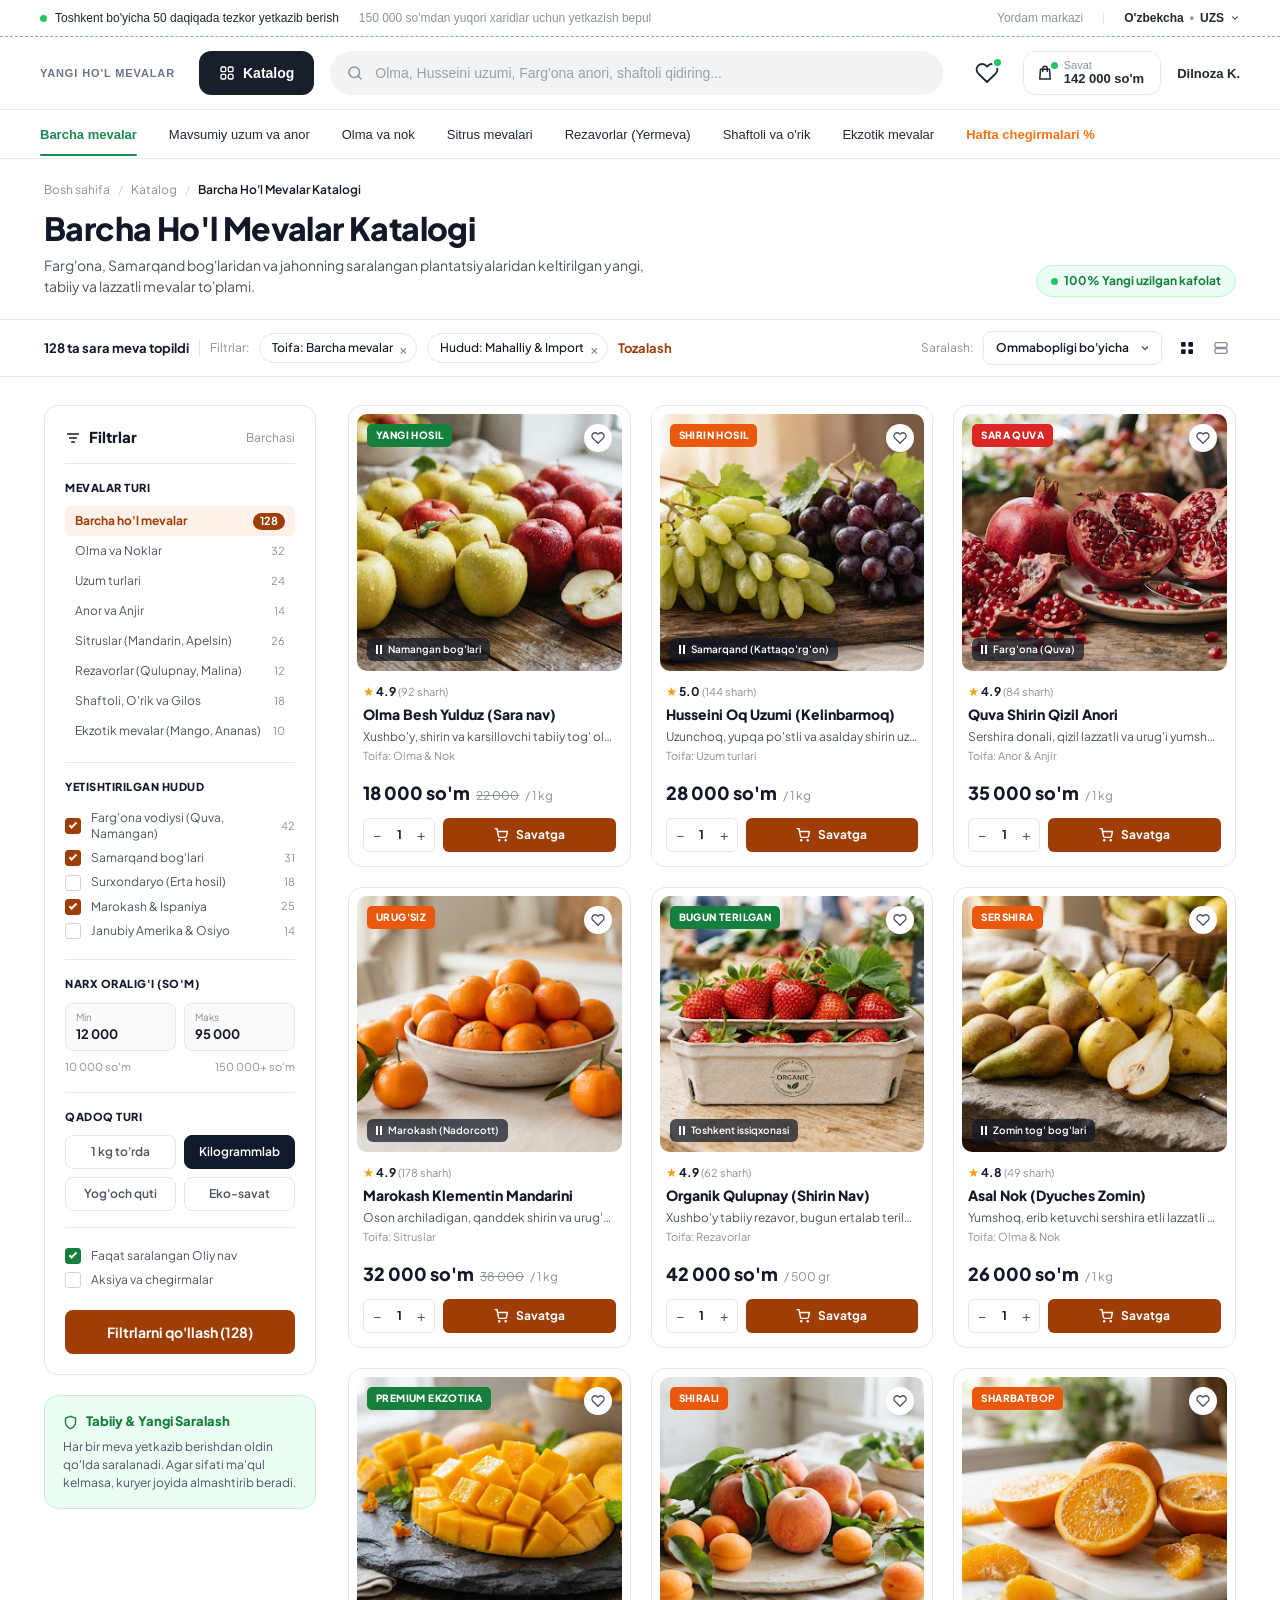
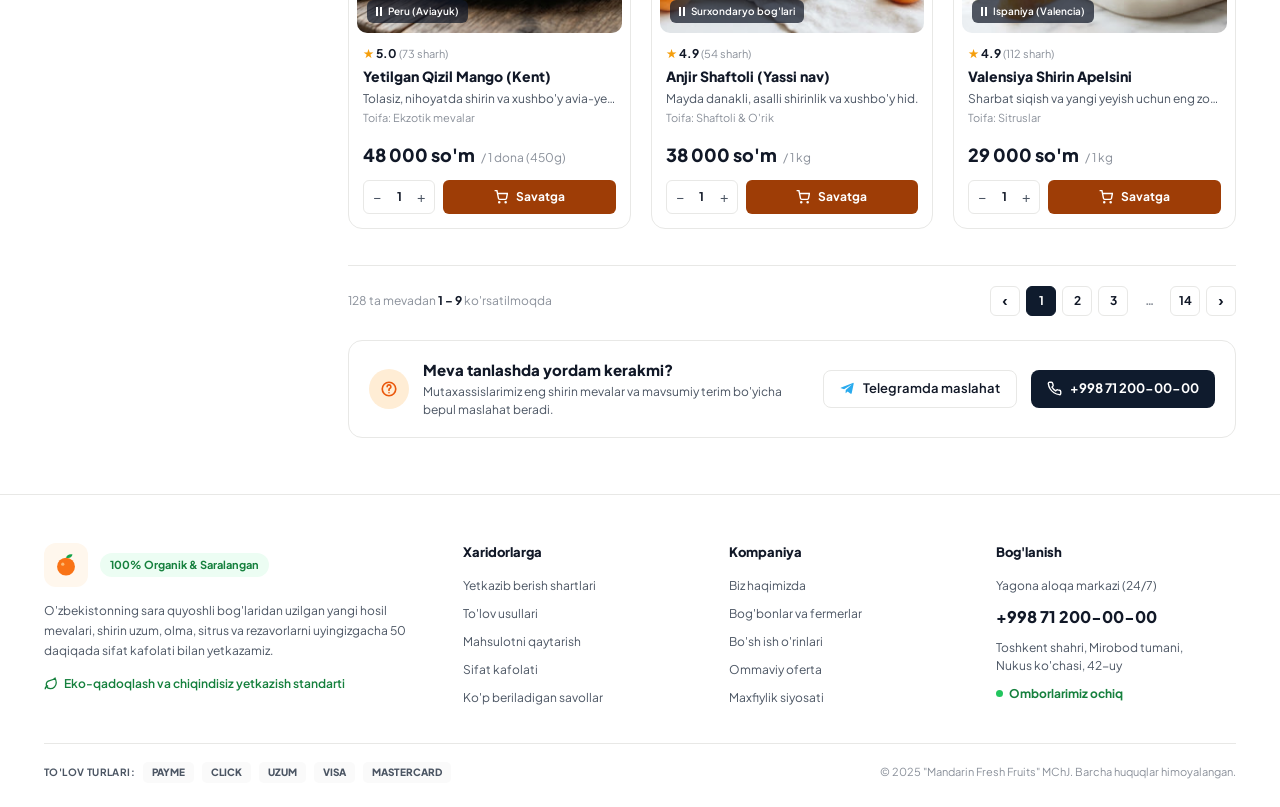
==== commit 75f7059f: "dars" ====
--- a/projekt/projekt/index.html
+++ b/projekt/projekt/index.html
@@ -10,108 +10,115 @@
   <link href="https://fonts.googleapis.com/css2?family=Plus+Jakarta+Sans:wght@400;500;600;700;800&display=swap"
     rel="stylesheet">
   <link rel="stylesheet" href="style.css">
+  <link rel="stylesheet" href="header.css">
 </head>
 
 <body>
 
-  <!-- ===== TOP BAR ===== -->
-  <div class="topbar">
-    <div class="container topbar__inner">
-      <p class="topbar__text">
-        <span class="dot"></span>
-        <b>Toshkent shahri bo'yicha 50 daqiqada yangi va saralangan yetkazib berish!</b>
-        <span>150 000 so'mdan yuqori buyurtmalarga yetkazish bepul</span>
-      </p>
-      <div class="topbar__links">
-        <a href="#">Aloqa / Yordam</a>
-        <span class="topbar__sep"></span>
-        <a href="#">O'zbekcha / UZS</a>
-      </div>
-    </div>
-  </div>
-
-  <!-- ===== HEADER ===== -->
-  <header class="header">
-    <div class="container header__inner">
-      <a href="./product.html" class="logo">
-        <span class="logo__icon">
-          <svg width="26" height="26" viewBox="0 0 32 32">
-            <circle cx="16" cy="18" r="11" fill="#f97316" />
-            <path d="M16 7c1-3 4-5 8-4-1 4-4 5-8 4z" fill="#16a34a" />
-            <circle cx="12" cy="15" r="2" fill="#fdba74" />
-          </svg>
-        </span>
-        <span class="logo__text">
-          <b>MANDARIN</b>
-          <small>Tabiiy bog' mevalari</small>
-        </span>
-      </a>
-
-      <button class="btn btn--dark btn--catalog">
-        <svg width="16" height="16" viewBox="0 0 24 24" fill="none" stroke="currentColor" stroke-width="2.4"
-          stroke-linecap="round">
-          <path d="M4 6h16M4 12h16M4 18h16" />
-        </svg>
-        Katalog
-      </button>
-
-      <form class="search">
-        <svg width="16" height="16" viewBox="0 0 24 24" fill="none" stroke="currentColor" stroke-width="2.2">
-          <circle cx="11" cy="11" r="7" />
-          <path d="m20 20-3.5-3.5" />
-        </svg>
-        <input type="text" placeholder="Olma, uzum, anor, klementin va sara mevalarni qidiring...">
-      </form>
-
-      <div class="header__actions">
-        <a href="#" class="fav">
-          <span class="fav__icon">
-            <svg width="20" height="20" viewBox="0 0 24 24" fill="none" stroke="currentColor" stroke-width="2">
-              <path
-                d="M20.8 4.6a5.5 5.5 0 0 0-7.8 0L12 5.7l-1-1.1a5.5 5.5 0 0 0-7.8 7.8l1 1L12 21l7.8-7.6 1-1a5.5 5.5 0 0 0 0-7.8z" />
-            </svg>
-            <b>5</b>
-          </span>
-          <small>Sevimlilar</small>
-        </a>
-
-        <a href="#" class="cart">
-          <span class="cart__icon">
-            <svg width="18" height="18" viewBox="0 0 24 24" fill="none" stroke="currentColor" stroke-width="2.2">
-              <path d="M6 2 3 6v14a2 2 0 0 0 2 2h14a2 2 0 0 0 2-2V6l-3-4z" />
-              <path d="M3 6h18M16 10a4 4 0 0 1-8 0" />
-            </svg>
-            <b>4</b>
-          </span>
-          <span class="cart__info">
-            <small>Savatcha</small>
-            <strong>168 000 so'm</strong>
-          </span>
-        </a>
-
-        <a href="#" class="user">
-          <strong>Dilnoza K.</strong>
-          <small>Doimiy mijoz</small>
-        </a>
-      </div>
-    </div>
-  </header>
-
-  <!-- ===== NAV ===== -->
-  <nav class="nav">
-    <div class="container nav__inner">
-      <ul class="nav__list">
-        <li><a href="#">Barcha toifalar</a></li>
-        <li><a href="#" class="active">Ho'l Mevalar Katalogi</a></li>
-        <li><a href="#">Olma &amp; Noklar</a></li>
-        <li><a href="#">Uzum turlari</a></li>
-        <li><a href="#">Sitruslar</a></li>
-        <li><a href="#">Rezavorlar</a></li>
-        <li><a href="#">Ekzotik mevalar</a></li>
-      </ul>
-      <a href="#" class="nav__promo">Bugungi hosil termi</a>
-    </div>
-  </nav>
+  <!-- ===== HEADER (umumiy) ===== -->
+<div class="sitehdr">
+<header class="h-header">
+
+        <!-- 1. TOP BAR -->
+        <div class="h-topbar">
+            <div class="h-container h-topbar__inner">
+                <div class="h-topbar__left">
+                    <span class="h-topbar__item">
+                        <span class="h-dot h-dot--green"></span>
+                        Toshkent bo'yicha 50 daqiqada tezkor yetkazib berish
+                    </span>
+                    <span class="h-topbar__item h-topbar__item--muted">150 000 so'mdan yuqori xaridlar uchun yetkazish
+                        bepul</span>
+                </div>
+                <div class="h-topbar__right">
+                    <a href="#" class="h-topbar__link">Yordam markazi</a>
+                    <span class="h-topbar__divider"></span>
+                    <button class="h-topbar__lang" type="button">
+                        O'zbekcha <span class="h-bullet">•</span> UZS
+                        <svg width="10" height="10" viewBox="0 0 24 24" fill="none" stroke="currentColor"
+                            stroke-width="2.5" stroke-linecap="round" stroke-linejoin="round">
+                            <path d="M6 9l6 6 6-6" />
+                        </svg>
+                    </button>
+                </div>
+            </div>
+        </div>
+
+        <!-- 2. MAIN BAR -->
+        <div class="h-mainbar">
+            <div class="h-container h-mainbar__inner">
+
+                <a href="../label.html" class="h-brand">Yangi ho'l mevalar</a>
+
+                <button class="h-btn-catalog" type="button">
+                    <svg width="16" height="16" viewBox="0 0 24 24" fill="none" stroke="currentColor" stroke-width="2"
+                        stroke-linecap="round" stroke-linejoin="round">
+                        <rect x="3" y="3" width="7" height="7" rx="1.5" />
+                        <rect x="14" y="3" width="7" height="7" rx="1.5" />
+                        <rect x="3" y="14" width="7" height="7" rx="1.5" />
+                        <rect x="14" y="14" width="7" height="7" rx="1.5" />
+                    </svg>
+                    Katalog
+                </button>
+
+                <form class="h-search" role="search">
+                    <svg class="h-search__icon" width="18" height="18" viewBox="0 0 24 24" fill="none"
+                        stroke="currentColor" stroke-width="2" stroke-linecap="round" stroke-linejoin="round">
+                        <circle cx="11" cy="11" r="7" />
+                        <path d="M20 20l-3.5-3.5" />
+                    </svg>
+                    <input type="text" placeholder="Olma, Husseini uzumi, Farg'ona anori, shaftoli qidiring...">
+                </form>
+
+                <div class="h-actions">
+                    <button class="h-icon-btn" type="button" aria-label="Sevimlilar">
+                        <svg width="24" height="24" viewBox="0 0 24 24" fill="none" stroke="currentColor"
+                            stroke-width="1.8" stroke-linecap="round" stroke-linejoin="round">
+                            <path
+                                d="M20.8 4.6a5.5 5.5 0 0 0-7.8 0L12 5.7l-1-1.1a5.5 5.5 0 0 0-7.8 7.8l1 1.1L12 21l7.8-7.5 1-1.1a5.5 5.5 0 0 0 0-7.8z" />
+                        </svg>
+                        <span class="h-dot h-dot--green h-dot--badge"></span>
+                    </button>
+
+                    <button class="h-cart" type="button">
+                        <span class="h-cart__icon">
+                            <svg width="18" height="18" viewBox="0 0 24 24" fill="none" stroke="currentColor"
+                                stroke-width="2" stroke-linecap="round" stroke-linejoin="round">
+                                <path d="M6 7h12l1 13H5L6 7z" />
+                                <path d="M9 10V6a3 3 0 0 1 6 0v4" />
+                            </svg>
+                            <span class="h-dot h-dot--green h-dot--badge"></span>
+                        </span>
+                        <span class="h-cart__text">
+                            <small>Savat</small>
+                            <strong>142 000 so'm</strong>
+                        </span>
+                    </button>
+
+                    <a href="#" class="h-user">Dilnoza K.</a>
+                </div>
+
+            </div>
+        </div>
+
+        <!-- 3. NAV -->
+        <nav class="h-nav">
+            <div class="h-container">
+                <ul class="h-nav__list">
+                    <li><a href="#" class="h-nav__link h-is-active">Barcha mevalar</a></li>
+                    <li><a href="#" class="h-nav__link">Mavsumiy uzum va anor</a></li>
+                    <li><a href="#" class="h-nav__link">Olma va nok</a></li>
+                    <li><a href="#" class="h-nav__link">Sitrus mevalari</a></li>
+                    <li><a href="#" class="h-nav__link">Rezavorlar (Yermeva)</a></li>
+                    <li><a href="#" class="h-nav__link">Shaftoli va o'rik</a></li>
+                    <li><a href="#" class="h-nav__link">Ekzotik mevalar</a></li>
+                    <li><a href="#" class="h-nav__link h-nav__link--sale">Hafta chegirmalari %</a></li>
+                </ul>
+            </div>
+        </nav>
+
+    </header>
+</div>
 
   <main>
     <!-- ===== PAGE HEAD ===== -->
--- a/projekt/projekt/header.css
+++ b/projekt/projekt/header.css
@@ -0,0 +1,562 @@
+/* Umumiy header (label.html dagi header bilan bir xil). Hamma qoida .sitehdr ichida ishlaydi. */
+.sitehdr {
+    --green: #1a8754;
+    --green-dot: #22c55e;
+    --dark: #17202a;
+    --text: #1f2933;
+    --muted: #8a949e;
+    --border: #e6eaee;
+    --bg-search: #f1f3f5;
+    --orange: #f97316;
+    --container: 1232px;
+    position: sticky;
+    top: 0;
+    z-index: 100;
+    background: #fff;
+    font-family: "Inter", -apple-system, "Segoe UI", Roboto, Arial, sans-serif;
+    font-size: 16px;
+    line-height: normal;
+    color: var(--text);
+    -webkit-font-smoothing: antialiased;
+}
+.sitehdr *, .sitehdr *::before, .sitehdr *::after { box-sizing: border-box; margin: 0; padding: 0; }
+.sitehdr a { color: inherit; text-decoration: none; }
+.sitehdr button { font: inherit; color: inherit; background: none; border: 0; cursor: pointer; }
+.sitehdr ul { list-style: none; }
+
+.sitehdr .h-container {
+    width: 100%;
+    max-width: var(--container);
+    margin: 0 auto;
+    padding: 0 16px;}
+
+.sitehdr .h-dot {
+    display: inline-block;
+    width: 7px;
+    height: 7px;
+    border-radius: 50%;}
+
+.sitehdr .h-dot--green {
+    background: var(--green-dot);}
+
+.sitehdr .h-dot--badge {
+    position: absolute;
+    top: 0;
+    right: 0;
+    border: 2px solid #fff;
+    width: 11px;
+    height: 11px;}
+
+.sitehdr .h-topbar {
+    border-bottom: 1px dashed #7aa7e6;
+    font-size: 12px;}
+
+.sitehdr .h-topbar__inner {
+    display: flex;
+    align-items: center;
+    justify-content: space-between;
+    height: 36px;}
+
+.sitehdr .h-topbar__left,
+.sitehdr .h-topbar__right {
+    display: flex;
+    align-items: center;
+    gap: 20px;}
+
+.sitehdr .h-topbar__item {
+    display: inline-flex;
+    align-items: center;
+    gap: 8px;
+    font-weight: 500;}
+
+.sitehdr .h-topbar__item--muted {
+    color: var(--muted);
+    font-weight: 400;}
+
+.sitehdr .h-topbar__link {
+    color: var(--muted);}
+
+.sitehdr .h-topbar__link:hover {
+    color: var(--text);}
+
+.sitehdr .h-topbar__divider {
+    width: 1px;
+    height: 12px;
+    background: var(--border);}
+
+.sitehdr .h-topbar__lang {
+    display: inline-flex;
+    align-items: center;
+    gap: 6px;
+    font-weight: 600;
+    font-size: 12px;}
+
+.sitehdr .h-topbar__lang .h-bullet {
+    color: var(--muted);}
+
+.sitehdr .h-mainbar {
+    border-bottom: 1px solid var(--border);}
+
+.sitehdr .h-mainbar__inner {
+    display: flex;
+    align-items: center;
+    gap: 16px;
+    height: 72px;}
+
+.sitehdr .h-brand {
+    font-size: 11px;
+    font-weight: 700;
+    letter-spacing: 0.08em;
+    text-transform: uppercase;
+    color: #6b7785;
+    white-space: nowrap;
+    margin-right: 8px;}
+
+.sitehdr .h-btn-catalog {
+    display: inline-flex;
+    align-items: center;
+    gap: 8px;
+    height: 44px;
+    padding: 0 20px;
+    border-radius: 12px;
+    background: var(--dark);
+    color: #fff;
+    font-size: 14px;
+    font-weight: 600;
+    transition: background 0.2s;}
+
+.sitehdr .h-btn-catalog:hover {
+    background: #0c1218;}
+
+.sitehdr .h-search {
+    flex: 1;
+    position: relative;
+    min-width: 0;}
+
+.sitehdr .h-search__icon {
+    position: absolute;
+    left: 16px;
+    top: 50%;
+    transform: translateY(-50%);
+    color: var(--muted);}
+
+.sitehdr .h-search input {
+    width: 100%;
+    height: 44px;
+    padding: 0 20px 0 44px;
+    border: 1px solid transparent;
+    border-radius: 999px;
+    background: var(--bg-search);
+    font: inherit;
+    font-size: 14px;
+    outline: none;
+    transition: border-color 0.2s, background 0.2s;}
+
+.sitehdr .h-search input::placeholder {
+    color: #98a1ab;}
+
+.sitehdr .h-search input:focus {
+    background: #fff;
+    border-color: var(--green);}
+
+.sitehdr .h-actions {
+    display: flex;
+    align-items: center;
+    gap: 16px;
+    margin-left: 8px;}
+
+.sitehdr .h-icon-btn {
+    position: relative;
+    width: 40px;
+    height: 40px;
+    display: grid;
+    place-items: center;
+    color: var(--text);}
+
+.sitehdr .h-icon-btn .h-dot--badge {
+    top: 4px;
+    right: 4px;}
+
+.sitehdr .h-cart {
+    display: inline-flex;
+    align-items: center;
+    gap: 10px;
+    height: 44px;
+    padding: 0 16px 0 12px;
+    border: 1px solid var(--border);
+    border-radius: 12px;
+    text-align: left;
+    transition: border-color 0.2s;}
+
+.sitehdr .h-cart:hover {
+    border-color: #cfd6dd;}
+
+.sitehdr .h-cart__icon {
+    position: relative;
+    display: grid;
+    place-items: center;}
+
+.sitehdr .h-cart__icon .h-dot--badge {
+    top: -4px;
+    right: -6px;}
+
+.sitehdr .h-cart__text {
+    display: flex;
+    flex-direction: column;
+    line-height: 1.15;}
+
+.sitehdr .h-cart__text small {
+    font-size: 11px;
+    color: var(--muted);}
+
+.sitehdr .h-cart__text strong {
+    font-size: 13px;
+    font-weight: 700;
+    white-space: nowrap;}
+
+.sitehdr .h-user {
+    font-size: 13px;
+    font-weight: 600;
+    white-space: nowrap;}
+
+.sitehdr .h-nav {
+    border-bottom: 1px solid var(--border);}
+
+.sitehdr .h-nav__list {
+    display: flex;
+    align-items: center;
+    gap: 32px;
+    height: 48px;
+    overflow-x: auto;
+    scrollbar-width: none;}
+
+.sitehdr .h-nav__list::-webkit-scrollbar {
+    display: none;}
+
+.sitehdr .h-nav__link {
+    position: relative;
+    display: inline-block;
+    padding: 14px 0;
+    font-size: 13px;
+    font-weight: 500;
+    white-space: nowrap;
+    transition: color 0.2s;}
+
+.sitehdr .h-nav__link:hover {
+    color: var(--green);}
+
+.sitehdr .h-nav__link.h-is-active {
+    color: var(--green);
+    font-weight: 600;}
+
+.sitehdr .h-nav__link.h-is-active::after {
+    content: "";
+    position: absolute;
+    left: 0;
+    right: 0;
+    bottom: 0;
+    height: 2px;
+    background: var(--green);
+    border-radius: 2px;}
+
+.sitehdr .h-nav__link--sale {
+    color: var(--orange);
+    font-weight: 700;}
+
+.sitehdr .h-nav__link--sale:hover {
+    color: #ea580c;}
+
+@media (max-width: 1100px) {
+.sitehdr .h-topbar__item--muted {
+        display: none;}
+.sitehdr .h-user {
+        display: none;}
+}
+
+@media (max-width: 768px) {
+.sitehdr .h-brand,
+.sitehdr .h-topbar__right {
+        display: none;}
+.sitehdr .h-mainbar__inner {
+        height: auto;
+        padding: 12px 16px;
+        flex-wrap: wrap;}
+.sitehdr .h-search {
+        order: 5;
+        flex: 1 1 100%;}
+.sitehdr .h-actions {
+        margin-left: auto;}
+}
+
+.sitehdr .h-container {
+    width: 100%;
+    max-width: var(--container);
+    margin: 0 auto;
+    padding: 0 16px;}
+
+.sitehdr .h-dot {
+    display: inline-block;
+    width: 7px;
+    height: 7px;
+    border-radius: 50%;}
+
+.sitehdr .h-dot--green {
+    background: var(--green-dot);}
+
+.sitehdr .h-dot--badge {
+    position: absolute;
+    top: 0;
+    right: 0;
+    border: 2px solid #fff;
+    width: 11px;
+    height: 11px;}
+
+.sitehdr .h-header {
+    position: sticky;
+    top: 0;
+    z-index: 100;
+    background: #fff;
+    transition: box-shadow 0.25s;}
+
+.sitehdr .h-topbar {
+    border-bottom: 1px dashed #7aa7e6;
+    font-size: 12px;}
+
+.sitehdr .h-topbar__inner {
+    display: flex;
+    align-items: center;
+    justify-content: space-between;
+    height: 36px;}
+
+.sitehdr .h-topbar__left,
+.sitehdr .h-topbar__right {
+    display: flex;
+    align-items: center;
+    gap: 20px;}
+
+.sitehdr .h-topbar__item {
+    display: inline-flex;
+    align-items: center;
+    gap: 8px;
+    font-weight: 500;}
+
+.sitehdr .h-topbar__item--muted {
+    color: var(--muted);
+    font-weight: 400;}
+
+.sitehdr .h-topbar__link {
+    color: var(--muted);}
+
+.sitehdr .h-topbar__link:hover {
+    color: var(--text);}
+
+.sitehdr .h-topbar__divider {
+    width: 1px;
+    height: 12px;
+    background: var(--border);}
+
+.sitehdr .h-topbar__lang {
+    display: inline-flex;
+    align-items: center;
+    gap: 6px;
+    font-weight: 600;
+    font-size: 12px;}
+
+.sitehdr .h-topbar__lang .h-bullet {
+    color: var(--muted);}
+
+.sitehdr .h-mainbar {
+    border-bottom: 1px solid var(--border);}
+
+.sitehdr .h-mainbar__inner {
+    display: flex;
+    align-items: center;
+    gap: 16px;
+    height: 72px;}
+
+.sitehdr .h-brand {
+    font-size: 11px;
+    font-weight: 700;
+    letter-spacing: 0.08em;
+    text-transform: uppercase;
+    color: #6b7785;
+    white-space: nowrap;
+    margin-right: 8px;}
+
+.sitehdr .h-btn-catalog {
+    display: inline-flex;
+    align-items: center;
+    gap: 8px;
+    height: 44px;
+    padding: 0 20px;
+    border-radius: 12px;
+    background: var(--dark);
+    color: #fff;
+    font-size: 14px;
+    font-weight: 600;
+    transition: background 0.2s;}
+
+.sitehdr .h-btn-catalog:hover {
+    background: #0c1218;}
+
+.sitehdr .h-search {
+    flex: 1;
+    position: relative;
+    min-width: 0;}
+
+.sitehdr .h-search__icon {
+    position: absolute;
+    left: 16px;
+    top: 50%;
+    transform: translateY(-50%);
+    color: var(--muted);}
+
+.sitehdr .h-search input {
+    width: 100%;
+    height: 44px;
+    padding: 0 20px 0 44px;
+    border: 1px solid transparent;
+    border-radius: 999px;
+    background: var(--bg-search);
+    font: inherit;
+    font-size: 14px;
+    outline: none;
+    transition: border-color 0.2s, background 0.2s;}
+
+.sitehdr .h-search input::placeholder {
+    color: #98a1ab;}
+
+.sitehdr .h-search input:focus {
+    background: #fff;
+    border-color: var(--green);}
+
+.sitehdr .h-actions {
+    display: flex;
+    align-items: center;
+    gap: 16px;
+    margin-left: 8px;}
+
+.sitehdr .h-icon-btn {
+    position: relative;
+    width: 40px;
+    height: 40px;
+    display: grid;
+    place-items: center;
+    color: var(--text);}
+
+.sitehdr .h-icon-btn .h-dot--badge {
+    top: 4px;
+    right: 4px;}
+
+.sitehdr .h-cart {
+    display: inline-flex;
+    align-items: center;
+    gap: 10px;
+    height: 44px;
+    padding: 0 16px 0 12px;
+    border: 1px solid var(--border);
+    border-radius: 12px;
+    text-align: left;
+    transition: border-color 0.2s;}
+
+.sitehdr .h-cart:hover {
+    border-color: #cfd6dd;}
+
+.sitehdr .h-cart__icon {
+    position: relative;
+    display: grid;
+    place-items: center;}
+
+.sitehdr .h-cart__icon .h-dot--badge {
+    top: -4px;
+    right: -6px;}
+
+.sitehdr .h-cart__text {
+    display: flex;
+    flex-direction: column;
+    line-height: 1.15;}
+
+.sitehdr .h-cart__text small {
+    font-size: 11px;
+    color: var(--muted);}
+
+.sitehdr .h-cart__text strong {
+    font-size: 13px;
+    font-weight: 700;
+    white-space: nowrap;}
+
+.sitehdr .h-user {
+    font-size: 13px;
+    font-weight: 600;
+    white-space: nowrap;}
+
+.sitehdr .h-nav {
+    border-bottom: 1px solid var(--border);}
+
+.sitehdr .h-nav__list {
+    display: flex;
+    align-items: center;
+    gap: 32px;
+    height: 48px;
+    overflow-x: auto;
+    scrollbar-width: none;}
+
+.sitehdr .h-nav__list::-webkit-scrollbar {
+    display: none;}
+
+.sitehdr .h-nav__link {
+    position: relative;
+    display: inline-block;
+    padding: 14px 0;
+    font-size: 13px;
+    font-weight: 500;
+    white-space: nowrap;
+    transition: color 0.2s;}
+
+.sitehdr .h-nav__link:hover {
+    color: var(--green);}
+
+.sitehdr .h-nav__link.h-is-active {
+    color: var(--green);
+    font-weight: 600;}
+
+.sitehdr .h-nav__link.h-is-active::after {
+    content: "";
+    position: absolute;
+    left: 0;
+    right: 0;
+    bottom: 0;
+    height: 2px;
+    background: var(--green);
+    border-radius: 2px;}
+
+.sitehdr .h-nav__link--sale {
+    color: var(--orange);
+    font-weight: 700;}
+
+.sitehdr .h-nav__link--sale:hover {
+    color: #ea580c;}
+
+@media (max-width: 1100px) {
+.sitehdr .h-topbar__item--muted {
+        display: none;}
+.sitehdr .h-user {
+        display: none;}
+}
+
+@media (max-width: 768px) {
+.sitehdr .h-brand,
+.sitehdr .h-topbar__right {
+        display: none;}
+.sitehdr .h-mainbar__inner {
+        height: auto;
+        padding: 12px 16px;
+        flex-wrap: wrap;}
+.sitehdr .h-search {
+        order: 5;
+        flex: 1 1 100%;}
+.sitehdr .h-actions {
+        margin-left: auto;}
+}
+/* sticky wrapper ichidagi header o'zi oddiy turadi */
+.sitehdr .h-header { position: static; box-shadow: none; }
